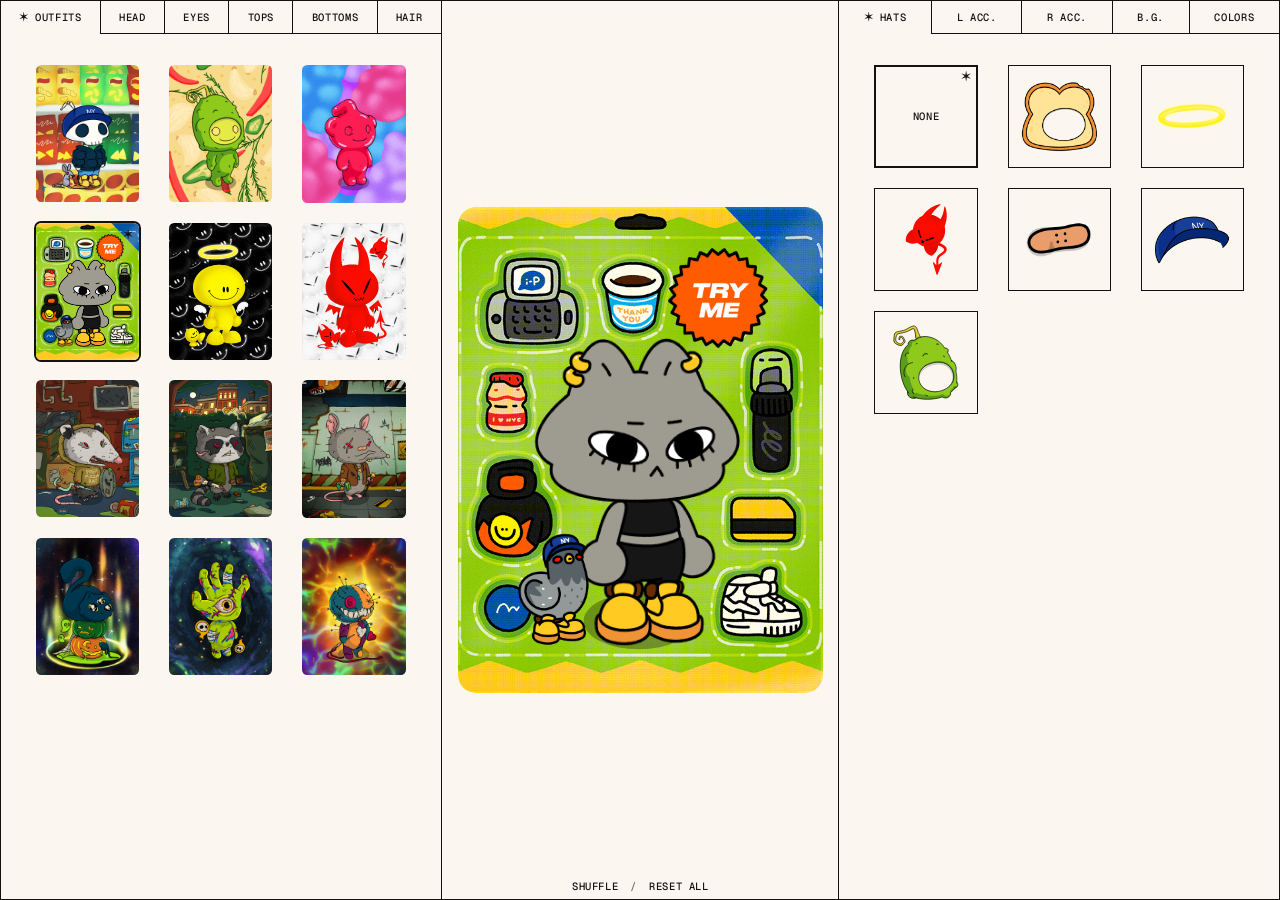
==== avatar-builder.html @ 5aaa6b1a "Add files via upload" ====
<!DOCTYPE html>
<html lang="en">
<head>
<meta charset="utf-8">
<meta name="viewport" content="width=device-width, initial-scale=1">
<title>Avatar builder</title>
<style>
/* fonts come from the site's own fonts folder */
@font-face{font-family:'Geist Mono';font-style:normal;font-weight:500;font-display:swap;src:url('fonts/geist-mono-latin-500-normal.woff2') format('woff2')}
@font-face{font-family:'Noto Star';font-style:normal;font-weight:400;font-display:swap;src:url('fonts/noto-star-2736.woff2') format('woff2');unicode-range:U+2736}

:root{--ink:#14110F;--mute:#6B645C;--faint:#96908A;--paper:#FBF7F0;
  --body:#9E9C91;--eyes:#000000;--hair:#BB9250;
  --mono:'Geist Mono',ui-monospace,'SF Mono',Menlo,Consolas,monospace}
*{box-sizing:border-box}
html,body{height:100%;margin:0}
body{background:var(--paper);color:var(--ink);font-family:var(--mono);-webkit-font-smoothing:antialiased;overflow:hidden}
button{font:inherit;color:inherit;background:none;border:0;padding:0;margin:0;cursor:pointer;border-radius:0;text-align:center}
:focus-visible{outline:2px solid var(--ink);outline-offset:2px}
.label{font:500 10.5px/1 var(--mono);letter-spacing:.06em;text-transform:uppercase}

/* ---------- the three panels ---------- */
.app{height:100%;display:grid;grid-template-columns:1fr .9fr 1fr;border:1px solid var(--ink)}
.panel{display:flex;flex-direction:column;min-width:0;min-height:0}
.panel.left{border-right:1px solid var(--ink)}
.panel.right{border-left:1px solid var(--ink)}

.tabs{display:flex;flex:none;height:33px;overflow-x:auto;overflow-y:hidden;scrollbar-width:none}
.tabs::-webkit-scrollbar{display:none}
.tab{flex:1 0 auto;display:flex;align-items:center;justify-content:center;gap:6px;padding:0 12px;border-left:1px solid var(--ink);border-bottom:1px solid var(--ink);white-space:nowrap;font:500 10.5px/1 var(--mono);letter-spacing:.06em;text-transform:uppercase}
.tab:first-child{border-left:0}
.tab:hover{color:var(--mute)}
.tab[aria-selected="true"]{border-bottom-color:var(--paper);background:var(--paper);color:var(--ink)}
.tab[aria-selected="true"]::before{content:"\2736";font-family:'Noto Star',sans-serif;font-size:12px;line-height:1}

.body{flex:1;min-height:0;overflow-y:auto;overflow-x:hidden;padding:31px 8%;scrollbar-width:thin;scrollbar-color:var(--faint) transparent}
.body.colors{padding:24px}

/* ---------- trait tiles ---------- */
.grid{display:grid;grid-template-columns:repeat(3,minmax(0,1fr));column-gap:30px;row-gap:20px;align-items:start}
.tile{position:relative;display:block;width:100%;aspect-ratio:1;border:1px solid var(--ink)}
.tile:hover{box-shadow:inset 0 0 0 1px rgba(20,17,15,.4)}
.tile.on,.tile.on:hover{box-shadow:inset 0 0 0 1px var(--ink)}
.tile.on::after{content:"\2736";position:absolute;top:4px;right:6px;font:400 13px/1 'Noto Star',sans-serif;color:var(--ink)}
.thumb{position:absolute;inset:12px}
.thumb.iso{display:grid;place-items:center}
.view{position:relative;overflow:hidden}
.tile.none{display:grid;place-items:center}
.tile.none .nlabel{font:500 10.5px/1 var(--mono);letter-spacing:.06em;text-transform:uppercase;color:var(--mute)}
.tile.none.on .nlabel{color:var(--ink)}
/* background images show at their own size, free of the square */
.tile.bg{aspect-ratio:3/4;border:0}
.tile.bg .thumb{inset:0}
.tile.bg:hover{box-shadow:none;outline:1px solid rgba(20,17,15,.4)}
/* collectible Outfits tiles: the holographic hover (HOLO in avatar-traits.js). The tile itself stays still; two layers sit over the artwork,
   both printed through the same pixel halftone (square dots that grow from tiny to nearly solid; the pattern is made once in
   avatar-builder.js as --holo-mask), and both slide with the cursor:
   .holo  = the Venusaur-ex-style foil: chunky rainbow stripes crossed by wide silver bands;
   .shine = one soft rainbow band, about a third of the card wide, moving through the squares with the foil.
   They are invisible until the tile is hovered (.hov), so tiles that aren't hovered cost nothing. */
/* collectible Outfits tiles also get the main display's rounded corners (AVATAR_CORNER); every other tile stays square */
.tile.collect,.tile.collect .thumb,.tile.collect .holo,.tile.collect .shine{border-radius:calc(var(--corner,0) * 100%) / calc(var(--corner,0) * 75%)}
.tile.collect .thumb{overflow:hidden}
/* the slight tilt and lift on hover (HOLO.tilt / HOLO.lift): eases in and settles back gently */
.tile.collect{transition:transform .3s ease-out}
.tile.collect.hov{z-index:3;transition:transform .15s ease-out}
.tile.collect.on::after{top:7px;right:9px;z-index:4}
.tile.collect .holo,.tile.collect .shine{position:absolute;inset:0;pointer-events:none;z-index:2;opacity:0;transition:opacity .3s;
  -webkit-mask-image:var(--holo-mask,none);mask-image:var(--holo-mask,none);-webkit-mask-size:100% 100%;mask-size:100% 100%}
.tile.collect .holo{
  background-image:
    repeating-linear-gradient(0deg,#ff7a8a 0%,#ffe36e 4%,#a6ff7a 8%,#78f2ff 12%,#8aa2ff 16%,#d48aff 20%,#ff7a8a 24%),
    repeating-linear-gradient(128deg,#101528 0%,#93a3a6 2.5%,#cfe0e0 3.2%,#93a3a6 3.9%,#101528 6.5%,#101528 9%);
  background-size:100% 1100%,1400% 1400%;
  background-position:var(--bx,50%) var(--by,50%),var(--bx,50%) var(--by,50%);
  background-blend-mode:hue;
  mix-blend-mode:color-dodge;
  filter:brightness(.8) contrast(1.35) saturate(1.35)}
.tile.collect .shine{
  background-image:linear-gradient(128deg,transparent 0%,transparent 41%,rgba(255,130,210,.85) 45.5%,rgba(255,236,140,.95) 48%,rgba(150,255,200,.95) 50%,rgba(130,210,255,.95) 52%,rgba(190,150,255,.85) 54.5%,transparent 59%,transparent 100%);
  background-size:300% 300%;background-repeat:no-repeat;background-position:var(--shx,50%) var(--shy,50%);
  mix-blend-mode:screen}
.tile.collect.hov .holo{opacity:var(--holo-i,.5)}
.tile.collect.hov .shine{opacity:calc(var(--holo-i,.5) * 1.4)}
.tile.bg.on,.tile.bg.on:hover{box-shadow:none;outline:2px solid var(--ink)}
.tile.bg.none{border:1px solid var(--ink)}
.tile.bg.none.on,.tile.bg.none.on:hover{outline:0;box-shadow:inset 0 0 0 1px var(--ink)}
.tile.bg.on::after{top:5px;right:6px}
.tile.bg.none.on::after{top:4px}
/* the selected star has no backing: dark on light tiles, paper-colored (.lt) where the tile's top-right corner is dark.
   Which one is worked out from the artwork when the builder loads (see starTones in avatar-builder.js) */
.tile.on.lt::after{color:var(--paper)}
.empty{font:500 10.5px/1.6 var(--mono);letter-spacing:.06em;text-transform:uppercase;color:var(--mute)}
.empty .star{font-family:'Noto Star',sans-serif;font-size:13px;color:var(--ink);margin-right:6px}

/* tiles marked originalInMenu show their set's original colors until the visitor picks a color of their own (the c-* classes are set on <html>) */
html:not(.c-body) .tile.og-body{--body:var(--og-body)}
html:not(.c-eyes) .tile.og-eyes{--eyes:var(--og-eyes)}
html:not(.c-hair) .tile.og-hair{--hair:var(--og-hair)}

/* ---------- the avatar ---------- */
.stage{position:relative;display:flex;align-items:center;justify-content:center;padding:25px 16px;min-width:0;min-height:0;container-type:size}
/* always 3:4, as big as fits: the character lines up with the background art only at this shape */
.card{position:relative;flex:none;width:min(100cqw,75cqh);aspect-ratio:3/4}
/* the main display only: when a background is on, its corners are round (the picker tiles in the B.G. tab stay square). The size is AVATAR_CORNER in avatar-traits.js,
   as a fraction of the card's width; the two values make the corners circular on a 3:4 card */
.card.rounded{overflow:hidden;border-radius:calc(var(--corner,0) * 100%) / calc(var(--corner,0) * 75%)}
.avatar{position:absolute;inset:0}
.layer{position:absolute;inset:0;width:100%;height:100%;object-fit:contain;pointer-events:none;-webkit-user-select:none;user-select:none}
.layer.cover{object-fit:cover}
/* main display and Outfits tiles: the character's layers sit in a smaller box on the background (FIGURE in avatar-traits.js); the background stays full size */
#card .layer:not(.cover),.tile.fit .layer:not(.cover){inset:auto;left:var(--fig-l,0);top:var(--fig-t,0);width:var(--fig-w,100%);height:var(--fig-h,100%)}
.layer.tint{-webkit-mask-image:var(--m);mask-image:var(--m);-webkit-mask-size:contain;mask-size:contain;-webkit-mask-position:center;mask-position:center;-webkit-mask-repeat:no-repeat;mask-repeat:no-repeat}
.layer.tint.cover{-webkit-mask-size:cover;mask-size:cover}
.actions{position:absolute;left:0;right:0;bottom:0;height:25px;display:flex;align-items:center;justify-content:center;gap:12px;font:500 10.5px/1 var(--mono);letter-spacing:.06em;text-transform:uppercase}
.actions button{font:inherit;letter-spacing:inherit;text-transform:inherit}
.actions button:hover{text-decoration:underline;text-underline-offset:3px}
.actions span{color:var(--mute)}

/* ---------- colors ----------
   One column: what you're coloring, (background modes), the picker, the hex row, the palette.
   The palette is pinned to the bottom and any spare height becomes equal gaps between the sections. */
.body.colors{padding:28px 24px;display:flex;flex-direction:column}
.cwrap{flex:1 0 auto;display:flex;flex-direction:column;justify-content:space-between;gap:24px}
.targets{display:flex}
.tg{flex:1 1 0;display:flex;align-items:center;gap:8px;height:40px;padding:0 14px;border:1px solid var(--ink);margin-left:-1px;white-space:nowrap;font:500 10.5px/1 var(--mono);letter-spacing:.06em;text-transform:uppercase}
.tg:first-child{margin-left:0}
.tg .chip{width:12px;height:12px;border:1px solid var(--ink);flex:none;background-size:cover;background-position:center}
.tg.on{background:var(--ink);color:var(--paper)}
.tg.on .chip{border-color:var(--paper)}
.tg.idle{border-color:var(--faint);color:var(--mute)}
.tg.idle .chip{border-color:var(--faint)}
.tg.idle.on{background:var(--ink);color:var(--paper);border-color:var(--ink)}
/* None / Solid / Gradient: plain words (underline) or a small square (square). Switch in avatar-traits.js (MODE_STYLE) */
.modes{display:flex;gap:32px}
.mode{display:flex;align-items:center;gap:8px;padding:0 0 5px;font:500 10.5px/1 var(--mono);letter-spacing:.06em;text-transform:uppercase;color:var(--mute);border-bottom:2px solid transparent}
.mode:hover{color:var(--ink)}
.modes.ul .mode.on{color:var(--ink);border-bottom-color:var(--ink)}
.modes.sq .mode{padding-bottom:0}
.modes.sq .mode::before{content:"";width:12px;height:12px;border:1px solid var(--ink);flex:none}
.modes.sq .mode.on{color:var(--ink)}
.modes.sq .mode.on::before{background:var(--ink)}
/* the picker: one rectangle (saturation across, brightness down) and a hue strip */
.picker.dim{opacity:.35;pointer-events:none}
.sv{position:relative;height:160px;border:1px solid var(--ink);touch-action:none;cursor:crosshair;
  background-color:hsl(var(--h,0),100%,50%);
  background-image:linear-gradient(to top,#000,rgba(0,0,0,0)),linear-gradient(to right,#fff,rgba(255,255,255,0))}
.handle{position:absolute;width:22px;height:22px;margin:-11px 0 0 -11px;border-radius:50%;border:2px solid var(--ink);background:var(--hc,#fff);box-shadow:inset 0 0 0 2px var(--paper);pointer-events:none}
.hue{position:relative;height:14px;margin-top:12px;border:1px solid var(--ink);touch-action:none;cursor:pointer;
  background:linear-gradient(to right,#f00 0%,#ff0 16.667%,#0f0 33.333%,#0ff 50%,#00f 66.667%,#f0f 83.333%,#f00 100%)}
.knob{position:absolute;top:-6px;width:10px;height:24px;margin-left:-5px;border:1px solid var(--ink);background:var(--paper);pointer-events:none}
/* one quiet row: the color as a square (two for a gradient), then the hex */
.hexrow{display:flex;align-items:center;gap:12px;min-height:36px}
.swatch{display:block;width:28px;height:28px;flex:none;border:1px solid var(--ink);background-size:cover;background-position:center;padding:0}
.stop.on{box-shadow:0 0 0 3px var(--paper),0 0 0 4px var(--ink)}
.hex{display:flex;align-items:baseline;gap:2px;margin-left:8px;padding:0 4px 3px 0;border-bottom:1px solid var(--ink)}
.hex.bad,.hex:focus-within{border-bottom-width:2px;padding-bottom:2px}
.hex .hash{color:var(--mute);font:500 15px/1 var(--mono)}
.hex input{width:7.5ch;border:0;background:none;outline:0;padding:0;font:500 15px/1 var(--mono);color:var(--ink);text-transform:uppercase;letter-spacing:0}
/* palette: 12 presets, then 12 slots for your own colors */
.palette{display:grid;grid-template-columns:repeat(12,minmax(0,1fr));gap:6px}
.pal{position:relative;aspect-ratio:1}
.pal .use{display:block;width:100%;height:100%;border:1px solid var(--ink)}
.pal.on .use{outline:1px solid var(--ink);outline-offset:2px}
.pal.slot .use{border:1px dashed var(--faint);color:var(--mute);font:500 14px/1 var(--mono)}
.pal .x{display:none;position:absolute;top:-6px;right:-6px;width:14px;height:14px;background:var(--ink);color:var(--paper);font:500 10px/14px var(--mono)}
.pal.saved:hover .x,.pal.saved:focus-within .x{display:block}
@media (hover:none){.pal.saved .x{display:block}}

/* ---------- narrow screens: stack the three panels ---------- */
@media (max-width:860px){
  body{overflow:auto}
  .app{height:auto;grid-template-columns:1fr}
  .panel.left{border-right:0;border-bottom:1px solid var(--ink);order:2;height:330px}
  .panel.right{border-left:0;order:3;height:330px}
  .stage{order:1;height:470px;border-bottom:1px solid var(--ink)}
  .grid{column-gap:16px}
  .body{padding:24px 6%}
}
@media (prefers-reduced-motion:reduce){*{transition:none!important}}
</style>
</head>
<body>
<div class="app">
  <section class="panel left">
    <div class="tabs" id="tabs-left" role="tablist" aria-label="Body"></div>
    <div class="body" id="body-left" role="tabpanel"></div>
  </section>
  <section class="stage">
    <div class="card" id="card" role="img" aria-label="Your avatar"></div>
    <div class="actions"><button id="shuffle" type="button">Shuffle</button><span>/</span><button id="resetAll" type="button">Reset all</button></div>
  </section>
  <section class="panel right">
    <div class="tabs" id="tabs-right" role="tablist" aria-label="Accessories, background and colors"></div>
    <div class="body" id="body-right" role="tabpanel"></div>
  </section>
</div>
<script src="avatar-traits.js"></script>
<script src="avatar-builder.js"></script>
</body>
</html>
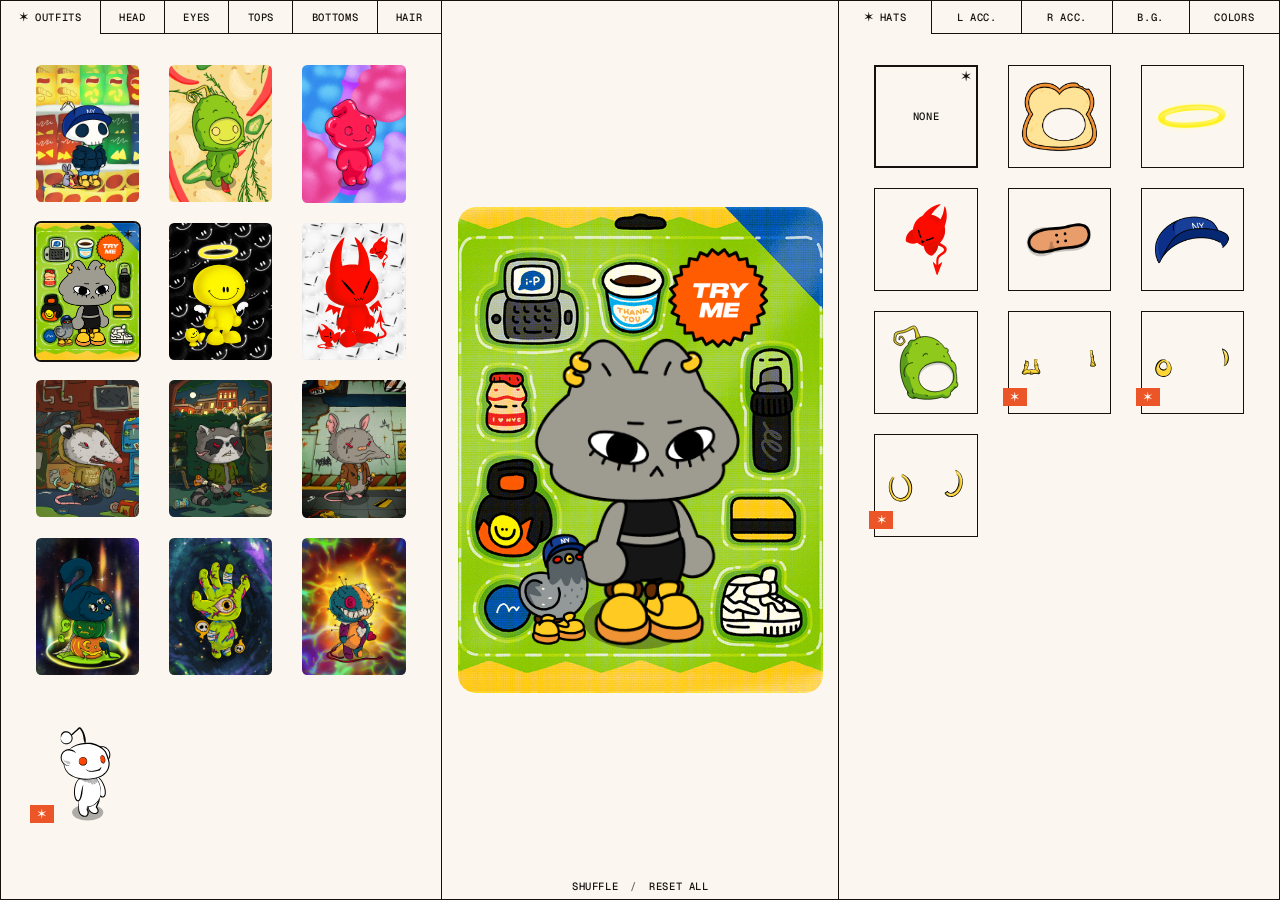
==== commit 11f7e96d: "Add files via upload" ====
--- a/avatar-builder.html
+++ b/avatar-builder.html
@@ -39,6 +39,16 @@
 /* ---------- trait tiles ---------- */
 .grid{display:grid;grid-template-columns:repeat(3,minmax(0,1fr));column-gap:30px;row-gap:20px;align-items:start}
 .tile{position:relative;display:block;width:100%;aspect-ratio:1;border:1px solid var(--ink)}
+/* Reddit work: an orange tab hanging off the tile's left edge, just a star until the tile is hovered, then it opens to "Made for Reddit" */
+.tile.reddit:hover,.tile.reddit:focus-visible{z-index:5}
+.rtag{position:absolute;left:-6px;bottom:7%;z-index:5;display:flex;align-items:center;gap:7px;height:18px;padding:0 6px;
+  max-width:24px;overflow:hidden;white-space:nowrap;background:#EB5528;color:var(--paper);pointer-events:none;
+  font:500 10px/1 var(--mono);letter-spacing:.06em;text-transform:uppercase;transition:max-width .25s ease-out}
+.rtag-star{flex:none;width:12px;text-align:center;font:400 12px/1 'Noto Star',sans-serif}
+.rtag-txt{opacity:0;transition:opacity .15s}
+.tile.reddit:hover .rtag,.tile.reddit:focus-visible .rtag{max-width:170px}
+.tile.reddit:hover .rtag-txt,.tile.reddit:focus-visible .rtag-txt{opacity:1;transition-delay:.05s}
+@media (prefers-reduced-motion:reduce){.rtag,.rtag-txt{transition:none}}
 .tile:hover{box-shadow:inset 0 0 0 1px rgba(20,17,15,.4)}
 .tile.on,.tile.on:hover{box-shadow:inset 0 0 0 1px var(--ink)}
 .tile.on::after{content:"\2736";position:absolute;top:4px;right:6px;font:400 13px/1 'Noto Star',sans-serif;color:var(--ink)}
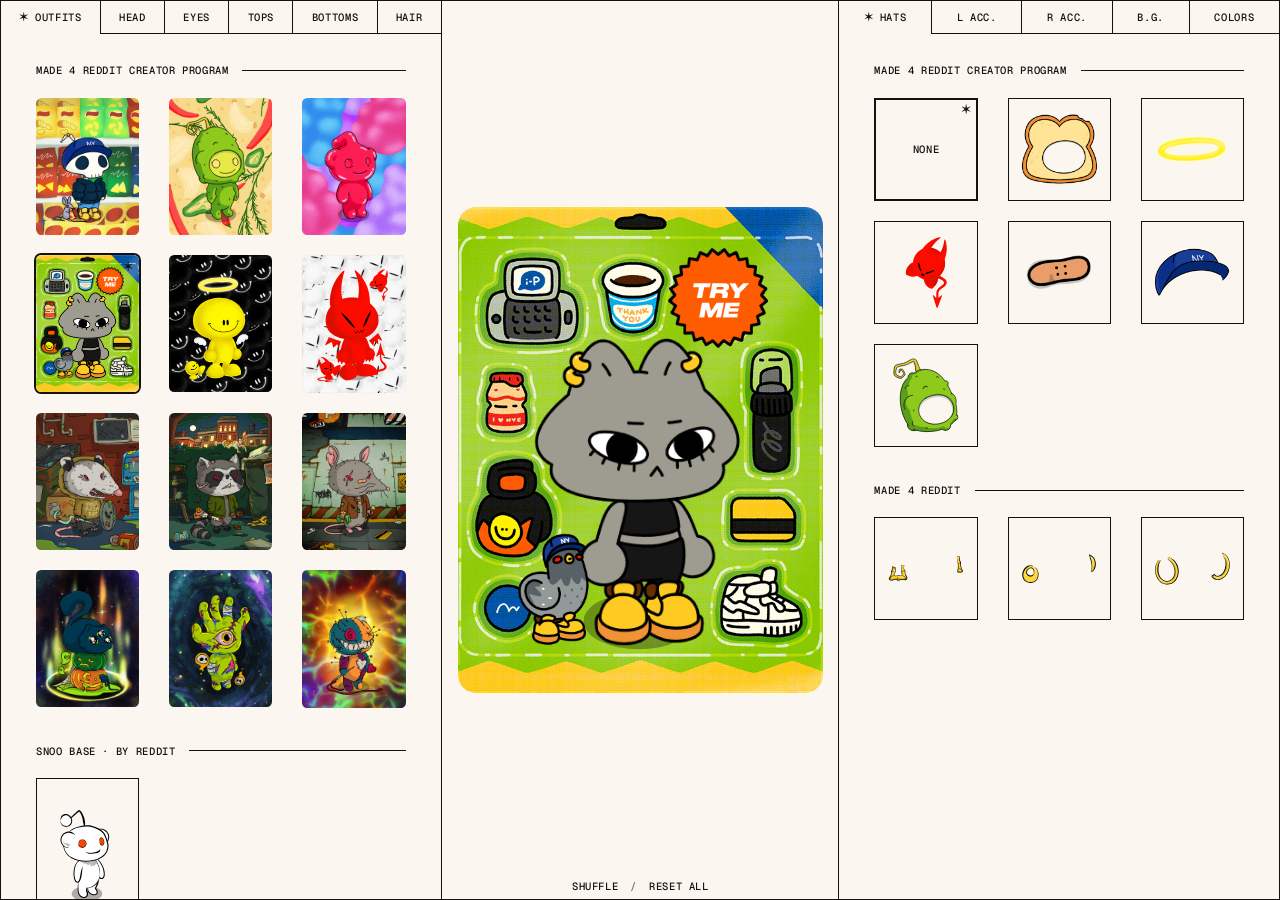
==== commit fee69a88: "Add files via upload" ====
--- a/avatar-builder.html
+++ b/avatar-builder.html
@@ -39,16 +39,12 @@
 /* ---------- trait tiles ---------- */
 .grid{display:grid;grid-template-columns:repeat(3,minmax(0,1fr));column-gap:30px;row-gap:20px;align-items:start}
 .tile{position:relative;display:block;width:100%;aspect-ratio:1;border:1px solid var(--ink)}
-/* Reddit work: an orange tab hanging off the tile's left edge, just a star until the tile is hovered, then it opens to "Made for Reddit" */
-.tile.reddit:hover,.tile.reddit:focus-visible{z-index:5}
-.rtag{position:absolute;left:-6px;bottom:7%;z-index:5;display:flex;align-items:center;gap:7px;height:18px;padding:0 6px;
-  max-width:24px;overflow:hidden;white-space:nowrap;background:#EB5528;color:var(--paper);pointer-events:none;
-  font:500 10px/1 var(--mono);letter-spacing:.06em;text-transform:uppercase;transition:max-width .25s ease-out}
-.rtag-star{flex:none;width:12px;text-align:center;font:400 12px/1 'Noto Star',sans-serif}
-.rtag-txt{opacity:0;transition:opacity .15s}
-.tile.reddit:hover .rtag,.tile.reddit:focus-visible .rtag{max-width:170px}
-.tile.reddit:hover .rtag-txt,.tile.reddit:focus-visible .rtag-txt{opacity:1;transition-delay:.05s}
-@media (prefers-reduced-motion:reduce){.rtag,.rtag-txt{transition:none}}
+/* an outfit with no background (the Snoo) keeps a thin frame like the trait tiles, so it doesn't float */
+.tile.bg.nobg{border:1px solid var(--ink)}
+/* section dividers in the menus (SECTIONS in avatar-traits.js): a label and a line across the full width of the grid */
+.sec{grid-column:1/-1;display:flex;align-items:center;gap:14px;margin:18px 0 2px;font:500 10.5px/1 var(--mono);letter-spacing:.06em;text-transform:uppercase;white-space:nowrap}
+.sec.first{margin-top:0}
+.sec::after{content:"";flex:1;height:1px;background:var(--ink)}
 .tile:hover{box-shadow:inset 0 0 0 1px rgba(20,17,15,.4)}
 .tile.on,.tile.on:hover{box-shadow:inset 0 0 0 1px var(--ink)}
 .tile.on::after{content:"\2736";position:absolute;top:4px;right:6px;font:400 13px/1 'Noto Star',sans-serif;color:var(--ink)}
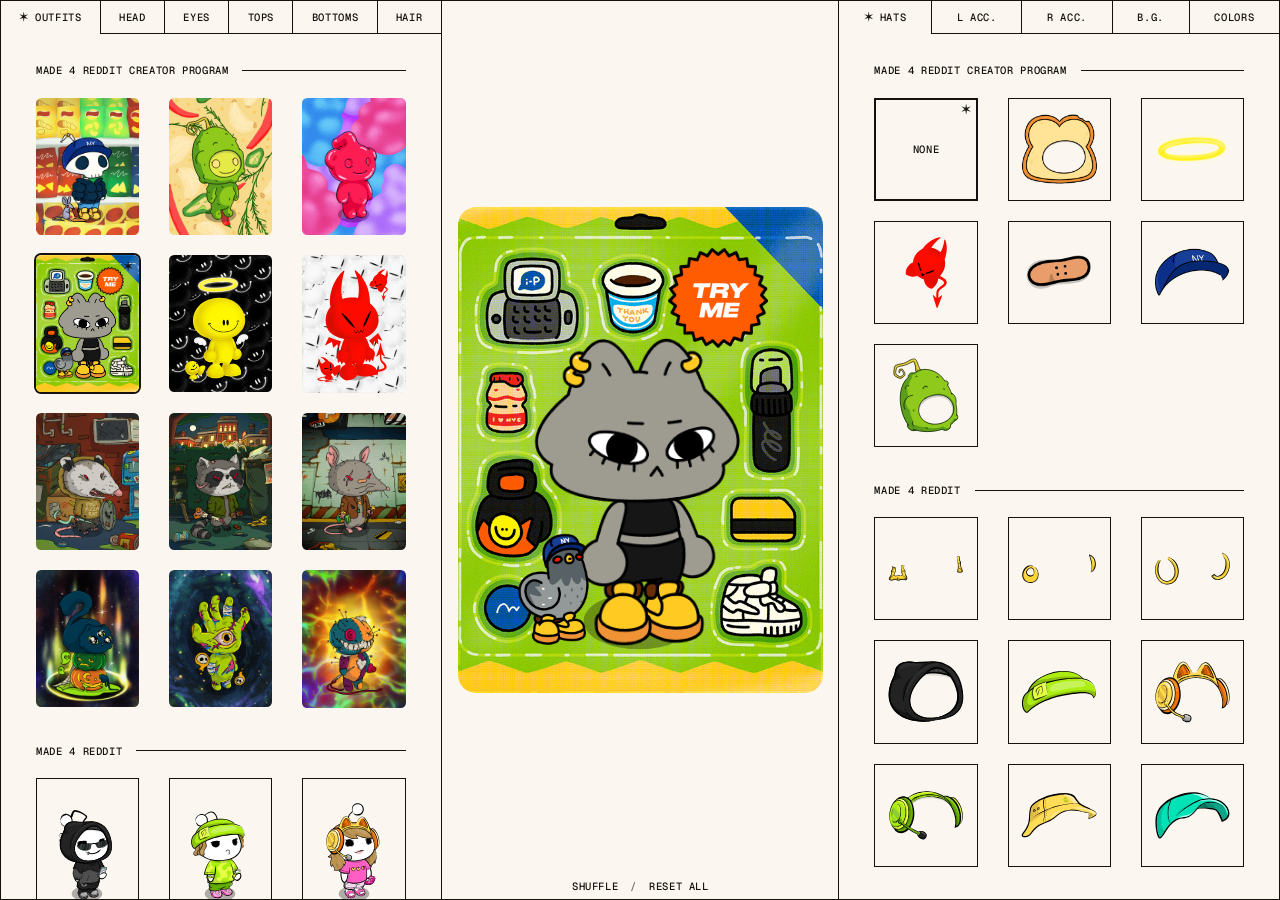
==== commit 27048fa9: "Add files via upload" ====
--- a/avatar-builder.html
+++ b/avatar-builder.html
@@ -163,6 +163,8 @@
 .hex.bad,.hex:focus-within{border-bottom-width:2px;padding-bottom:2px}
 .hex .hash{color:var(--mute);font:500 15px/1 var(--mono)}
 .hex input{width:7.5ch;border:0;background:none;outline:0;padding:0;font:500 15px/1 var(--mono);color:var(--ink);text-transform:uppercase;letter-spacing:0}
+.dropper{display:grid;place-items:center;width:28px;height:28px;flex:none;border:1px solid var(--ink);color:var(--ink)}
+.dropper:hover{background:var(--ink);color:var(--paper)}
 /* palette: 12 presets, then 12 slots for your own colors */
 .palette{display:grid;grid-template-columns:repeat(12,minmax(0,1fr));gap:6px}
 .pal{position:relative;aspect-ratio:1}
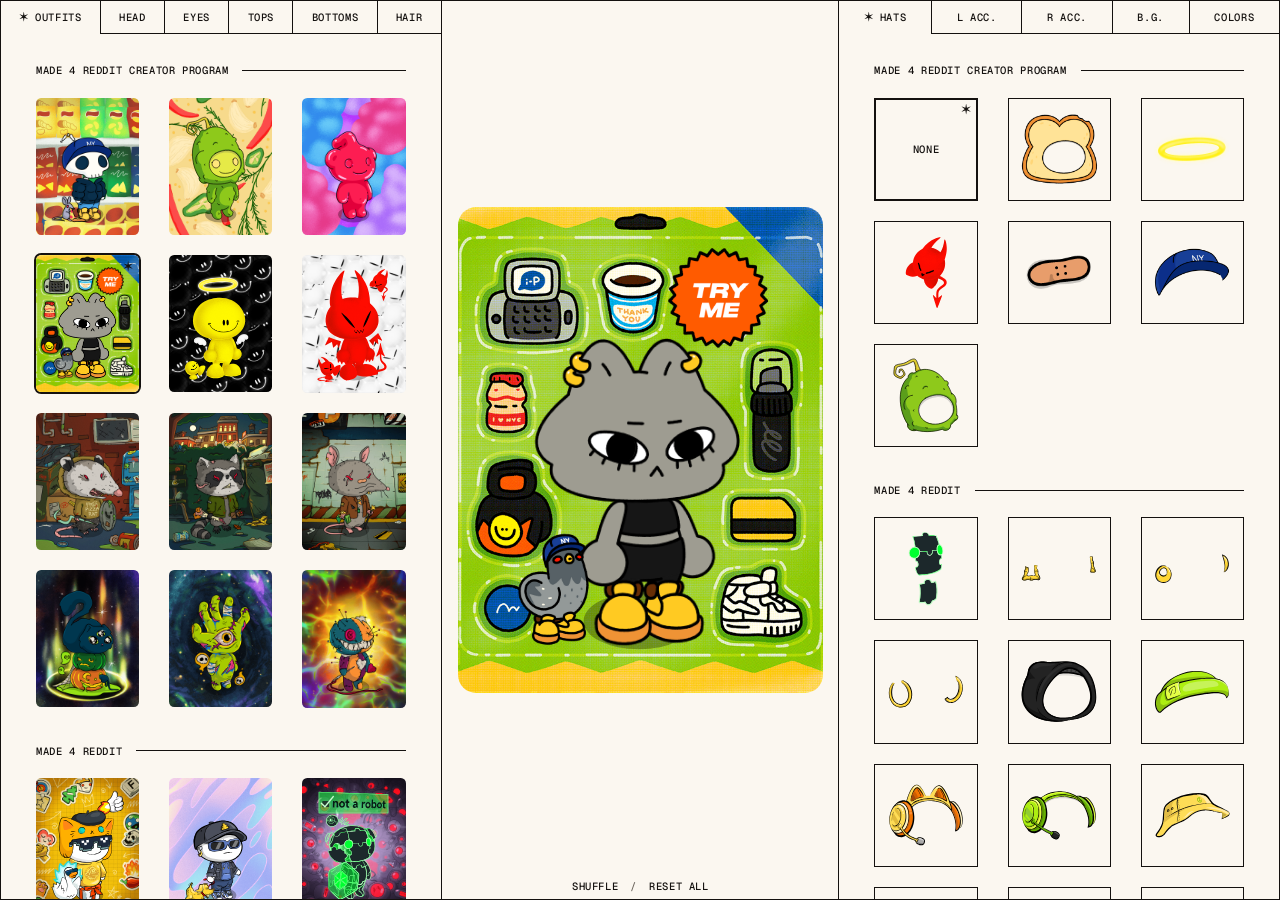
==== commit 80f2ddc6: "Add files via upload" ====
--- a/avatar-builder.html
+++ b/avatar-builder.html
@@ -165,6 +165,21 @@
 .hex input{width:7.5ch;border:0;background:none;outline:0;padding:0;font:500 15px/1 var(--mono);color:var(--ink);text-transform:uppercase;letter-spacing:0}
 .dropper{display:grid;place-items:center;width:28px;height:28px;flex:none;border:1px solid var(--ink);color:var(--ink)}
 .dropper:hover{background:var(--ink);color:var(--paper)}
+/* ?tune panel (tuning only, never shown to visitors) */
+#tune{position:fixed;right:16px;bottom:16px;z-index:10000;isolation:isolate;width:280px;background:var(--paper);border:1px solid var(--ink);padding:10px 12px;font:500 10.5px/1.4 var(--mono);letter-spacing:.06em;text-transform:uppercase}
+#tune .th{display:flex;justify-content:space-between;align-items:center}
+#tune .th button{width:20px;height:20px;border:1px solid var(--ink);line-height:1}
+#tune .tbody{margin-top:8px}
+#tune.min .tbody{display:none}
+#tune .tr{display:grid;grid-template-columns:92px 1fr 40px;align-items:center;gap:8px;margin:7px 0}
+#tune .tr input{width:100%;accent-color:var(--ink)}
+#tune .tr output{text-align:right}
+#tune select{font:inherit;letter-spacing:inherit;text-transform:inherit;color:var(--ink);background:var(--paper);border:1px solid var(--ink);padding:2px 4px}
+#tune code{display:block;margin-top:10px;padding-top:8px;border-top:1px solid var(--ink);font:500 10px/1.5 var(--mono);letter-spacing:0;text-transform:none;word-break:break-word}
+#tune .tb{display:flex;gap:6px;margin-top:8px}
+#tune .tb button{border:1px solid var(--ink);padding:4px 10px}
+#tune .tb button:hover,#tune .th button:hover{background:var(--ink);color:var(--paper)}
+#tune .tn{margin-top:8px;color:var(--mute);letter-spacing:0;text-transform:none}
 /* palette: 12 presets, then 12 slots for your own colors */
 .palette{display:grid;grid-template-columns:repeat(12,minmax(0,1fr));gap:6px}
 .pal{position:relative;aspect-ratio:1}
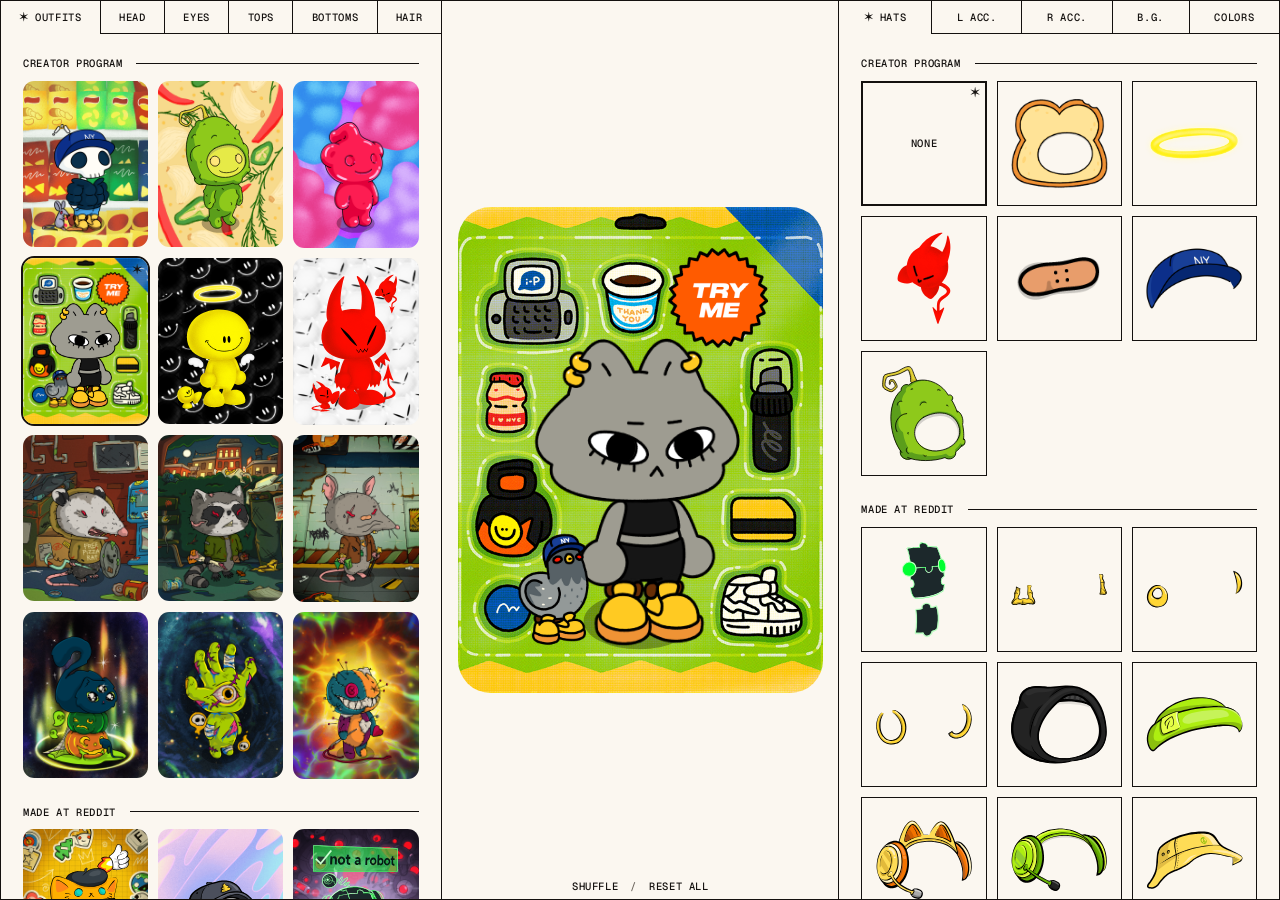
==== commit 35575ce8: "Add files via upload" ====
--- a/avatar-builder.html
+++ b/avatar-builder.html
@@ -33,11 +33,11 @@
 .tab[aria-selected="true"]{border-bottom-color:var(--paper);background:var(--paper);color:var(--ink)}
 .tab[aria-selected="true"]::before{content:"\2736";font-family:'Noto Star',sans-serif;font-size:12px;line-height:1}
 
-.body{flex:1;min-height:0;overflow-y:auto;overflow-x:hidden;padding:31px 8%;scrollbar-width:thin;scrollbar-color:var(--faint) transparent}
+.body{flex:1;min-height:0;overflow-y:auto;overflow-x:hidden;padding:24px 5%;scrollbar-width:thin;scrollbar-color:var(--faint) transparent}
 .body.colors{padding:24px}
 
 /* ---------- trait tiles ---------- */
-.grid{display:grid;grid-template-columns:repeat(3,minmax(0,1fr));column-gap:30px;row-gap:20px;align-items:start}
+.grid{display:grid;grid-template-columns:repeat(3,minmax(0,1fr));column-gap:10px;row-gap:10px;align-items:start}
 .tile{position:relative;display:block;width:100%;aspect-ratio:1;border:1px solid var(--ink)}
 /* an outfit with no background (the Snoo) keeps a thin frame like the trait tiles, so it doesn't float */
 .tile.bg.nobg{border:1px solid var(--ink)}
@@ -197,8 +197,6 @@
   .panel.left{border-right:0;border-bottom:1px solid var(--ink);order:2;height:330px}
   .panel.right{border-left:0;order:3;height:330px}
   .stage{order:1;height:470px;border-bottom:1px solid var(--ink)}
-  .grid{column-gap:16px}
-  .body{padding:24px 6%}
 }
 @media (prefers-reduced-motion:reduce){*{transition:none!important}}
 </style>
